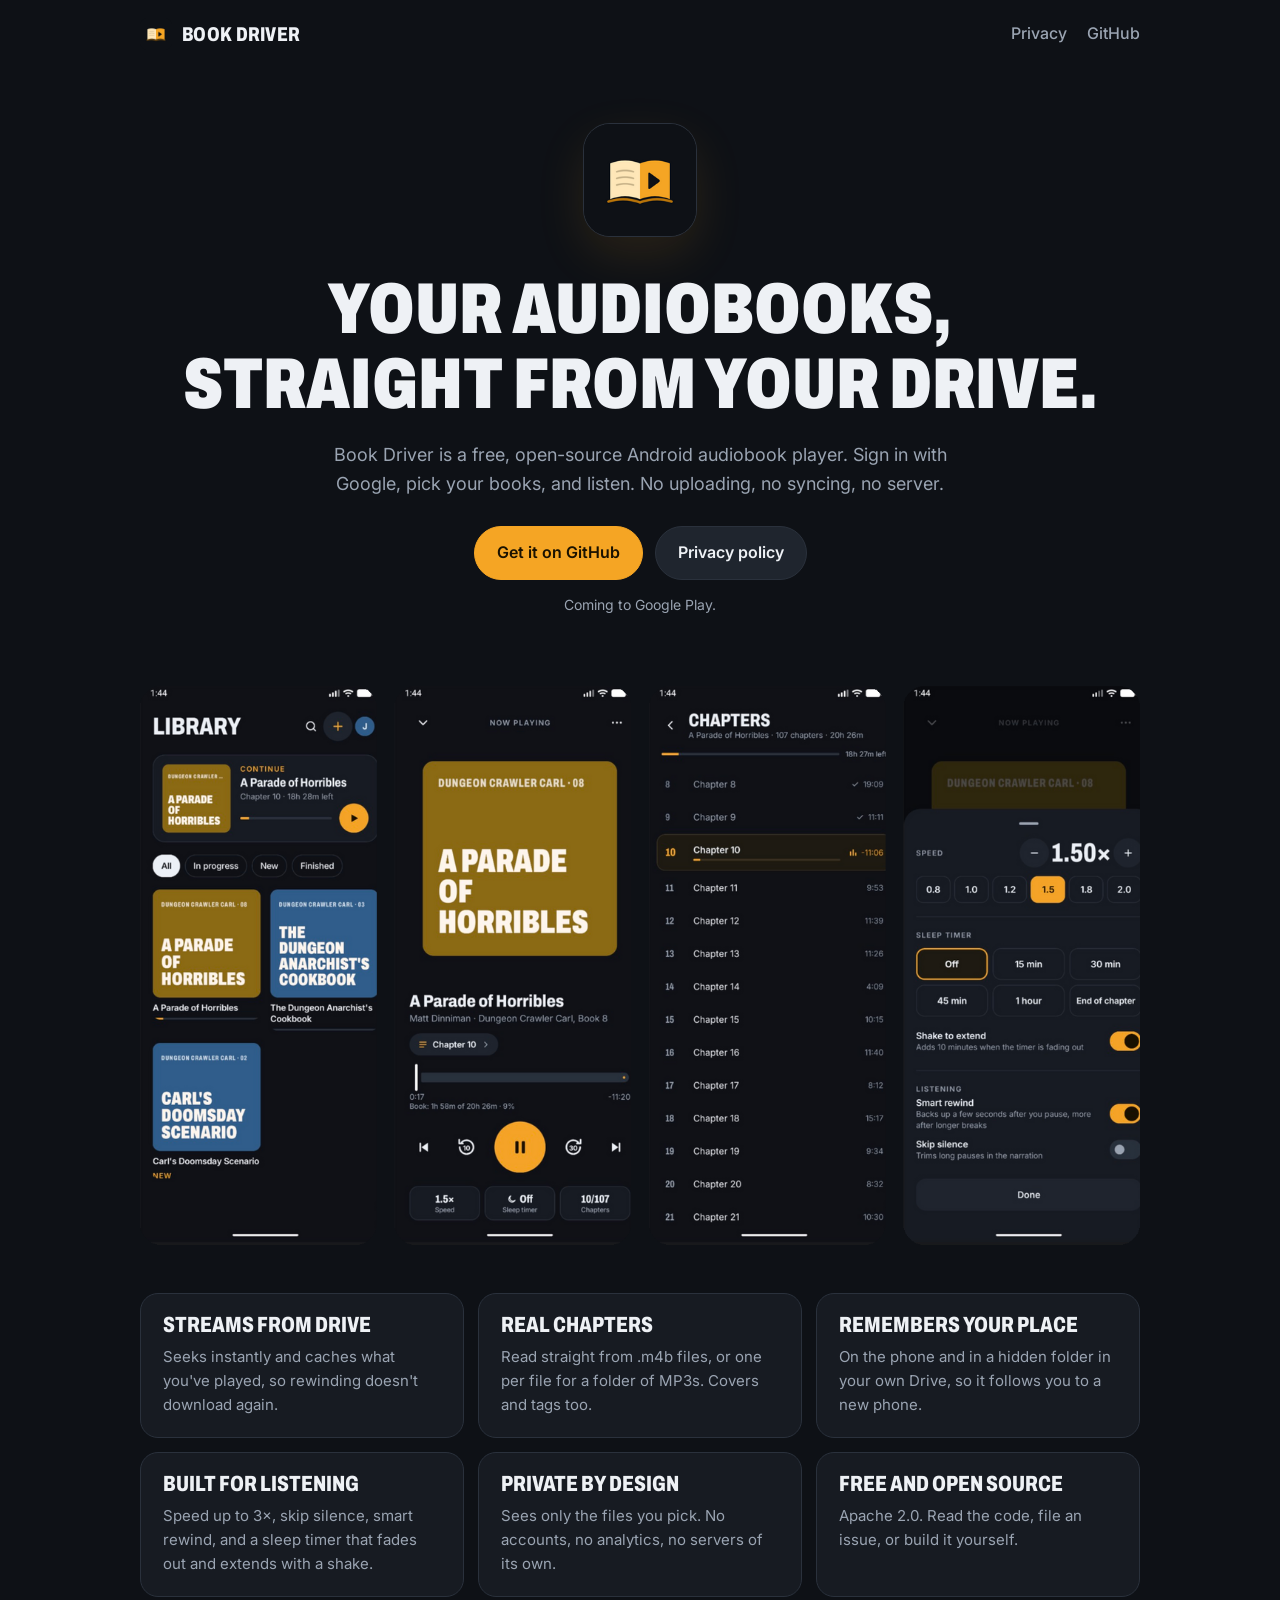
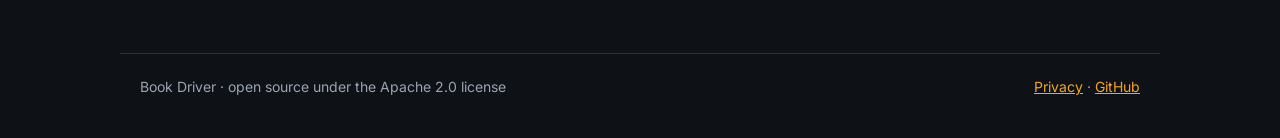
==== docs/index.html @ 5a7b15d7 "Add homepage and privacy policy (GitHub Pages), clear audio cache on sign-out - docs/index.html and " ====
<!doctype html>
<html lang="en">
<head>
<meta charset="utf-8">
<meta name="viewport" content="width=device-width, initial-scale=1">
<title>Book Driver</title>
<meta name="description" content="A free, open-source Android audiobook player that streams your audiobooks straight from your own Google Drive.">
<meta property="og:title" content="Book Driver">
<meta property="og:description" content="Your audiobooks, streamed straight from your own Google Drive.">
<meta property="og:image" content="https://jonatanferm.github.io/book-driver/images/screens.png">
<link rel="icon" href="images/icon.png">
<link rel="stylesheet" href="site.css">
</head>
<body>
<header class="bar">
  <a class="brand" href="./"><img src="images/icon.png" alt="" width="32" height="32"> Book Driver</a>
  <nav><a href="privacy.html">Privacy</a><a href="https://github.com/jonatanferm/book-driver">GitHub</a></nav>
</header>

<main>
  <section class="hero">
    <img class="hero-icon" src="images/icon.png" alt="Book Driver icon: an open book with a play button cut into the right page" width="112" height="112">
    <h1>Your audiobooks,<br>straight from your Drive.</h1>
    <p class="lead">Book Driver is a free, open-source Android audiobook player. Sign in with Google, pick your books, and listen. No uploading, no syncing, no server.</p>
    <div class="actions">
      <a class="btn primary" href="https://github.com/jonatanferm/book-driver">Get it on GitHub</a>
      <a class="btn" href="privacy.html">Privacy policy</a>
    </div>
    <p class="soon">Coming to Google Play.</p>
  </section>

  <section class="shots">
    <img src="images/screens.png" alt="Four screens: the library with a Continue card, the player, the chapter list, and the speed and sleep timer sheet" width="1352" height="755">
  </section>

  <section class="grid">
    <div class="card"><h3>Streams from Drive</h3><p>Seeks instantly and caches what you've played, so rewinding doesn't download again.</p></div>
    <div class="card"><h3>Real chapters</h3><p>Read straight from .m4b files, or one per file for a folder of MP3s. Covers and tags too.</p></div>
    <div class="card"><h3>Remembers your place</h3><p>On the phone and in a hidden folder in your own Drive, so it follows you to a new phone.</p></div>
    <div class="card"><h3>Built for listening</h3><p>Speed up to 3×, skip silence, smart rewind, and a sleep timer that fades out and extends with a shake.</p></div>
    <div class="card"><h3>Private by design</h3><p>Sees only the files you pick. No accounts, no analytics, no servers of its own.</p></div>
    <div class="card"><h3>Free and open source</h3><p>Apache 2.0. Read the code, file an issue, or build it yourself.</p></div>
  </section>
</main>

<footer class="foot">
  <span>Book Driver · open source under the Apache 2.0 license</span>
  <span><a href="privacy.html">Privacy</a> · <a href="https://github.com/jonatanferm/book-driver">GitHub</a></span>
</footer>
</body>
</html>
---- docs/site.css ----
@import url("https://fonts.googleapis.com/css2?family=Archivo:wdth,wght@62..125,400..900&family=Inter:wght@400;500;600;700&display=swap");

:root {
  --ink: #0E1116;
  --surface: #171B22;
  --raised: #1F252E;
  --line: #2A313C;
  --text: #EEF1F5;
  --muted: #9AA4B2;
  --amber: #F5A524;
  --on-amber: #1A1200;
}

* { box-sizing: border-box; }

body {
  margin: 0;
  background: var(--ink);
  color: var(--text);
  font: 16px/1.6 Inter, system-ui, sans-serif;
  -webkit-font-smoothing: antialiased;
}

a { color: var(--amber); }
a:hover { color: #FFC35C; }

.bar, .foot, main { max-width: 1040px; margin: 0 auto; padding-left: 20px; padding-right: 20px; }

.bar { display: flex; align-items: center; justify-content: space-between; padding-top: 18px; padding-bottom: 18px; }
.brand { display: flex; align-items: center; gap: 10px; color: var(--text); text-decoration: none; font: 800 20px Archivo, sans-serif; font-stretch: 75%; text-transform: uppercase; letter-spacing: .3px; }
.brand img { border-radius: 8px; }
.bar nav { display: flex; gap: 20px; }
.bar nav a { color: var(--muted); text-decoration: none; font-weight: 500; }
.bar nav a:hover { color: var(--text); }

h1, h2, h3 { font-family: Archivo, sans-serif; font-stretch: 75%; line-height: 1.05; margin: 0; }

.hero { text-align: center; padding: 56px 0 32px; }
.hero-icon { border-radius: 26px; box-shadow: 0 0 0 1px var(--line), 0 18px 50px rgba(245,165,36,.12); }
.hero h1 { font-size: clamp(40px, 7vw, 72px); font-weight: 900; text-transform: uppercase; margin-top: 28px; }
.lead { color: var(--muted); font-size: 18px; max-width: 620px; margin: 18px auto 0; }
.actions { display: flex; gap: 12px; justify-content: center; flex-wrap: wrap; margin-top: 28px; }
.btn { display: inline-block; padding: 13px 22px; border-radius: 999px; border: 1px solid var(--line); background: var(--raised); color: var(--text); text-decoration: none; font-weight: 600; }
.btn:hover { color: var(--text); border-color: var(--muted); }
.btn.primary { background: var(--amber); border-color: var(--amber); color: var(--on-amber); }
.btn.primary:hover { background: #FFB43D; color: var(--on-amber); }
.soon { color: var(--muted); font-size: 14px; margin-top: 14px; }

.shots { padding: 24px 0 8px; }
.shots img { width: 100%; height: auto; display: block; }

.grid { display: grid; grid-template-columns: repeat(auto-fit, minmax(260px, 1fr)); gap: 14px; padding: 40px 0 24px; }
.card { background: var(--surface); border: 1px solid var(--line); border-radius: 18px; padding: 20px 22px; }
.card h3 { font-size: 22px; font-weight: 800; text-transform: uppercase; color: var(--text); }
.card p { color: var(--muted); margin: 8px 0 0; font-size: 15px; }

.doc { max-width: 760px; padding-top: 32px; padding-bottom: 40px; }
.doc .overline { color: var(--amber); font-weight: 700; font-size: 13px; letter-spacing: 1.5px; text-transform: uppercase; margin: 0; }
.doc h1 { font-size: clamp(40px, 6vw, 56px); font-weight: 900; text-transform: uppercase; margin-top: 6px; }
.doc .meta { color: var(--muted); margin-top: 8px; }
.doc .lead { margin: 22px 0 0; max-width: none; }
.doc h2 { font-size: 26px; font-weight: 800; text-transform: uppercase; margin-top: 40px; color: var(--text); }
.doc p, .doc li { color: #CDD3DC; }
.doc ul { padding-left: 22px; }
.doc li { margin: 6px 0; }
.doc strong { color: var(--text); }
code { font: 14px ui-monospace, SFMono-Regular, Menlo, monospace; background: var(--raised); border: 1px solid var(--line); border-radius: 6px; padding: 1px 6px; color: var(--text); }
table { width: 100%; border-collapse: collapse; margin: 16px 0; font-size: 15px; }
th, td { text-align: left; vertical-align: top; padding: 12px 14px; border-bottom: 1px solid var(--line); }
th { color: var(--muted); font-weight: 600; font-size: 13px; text-transform: uppercase; letter-spacing: .8px; }
td:first-child { white-space: nowrap; }

.foot { display: flex; justify-content: space-between; flex-wrap: wrap; gap: 8px; color: var(--muted); font-size: 14px; border-top: 1px solid var(--line); padding-top: 22px; padding-bottom: 40px; margin-top: 32px; }

@media (max-width: 560px) {
  .bar nav { gap: 14px; }
  td:first-child { white-space: normal; }
}
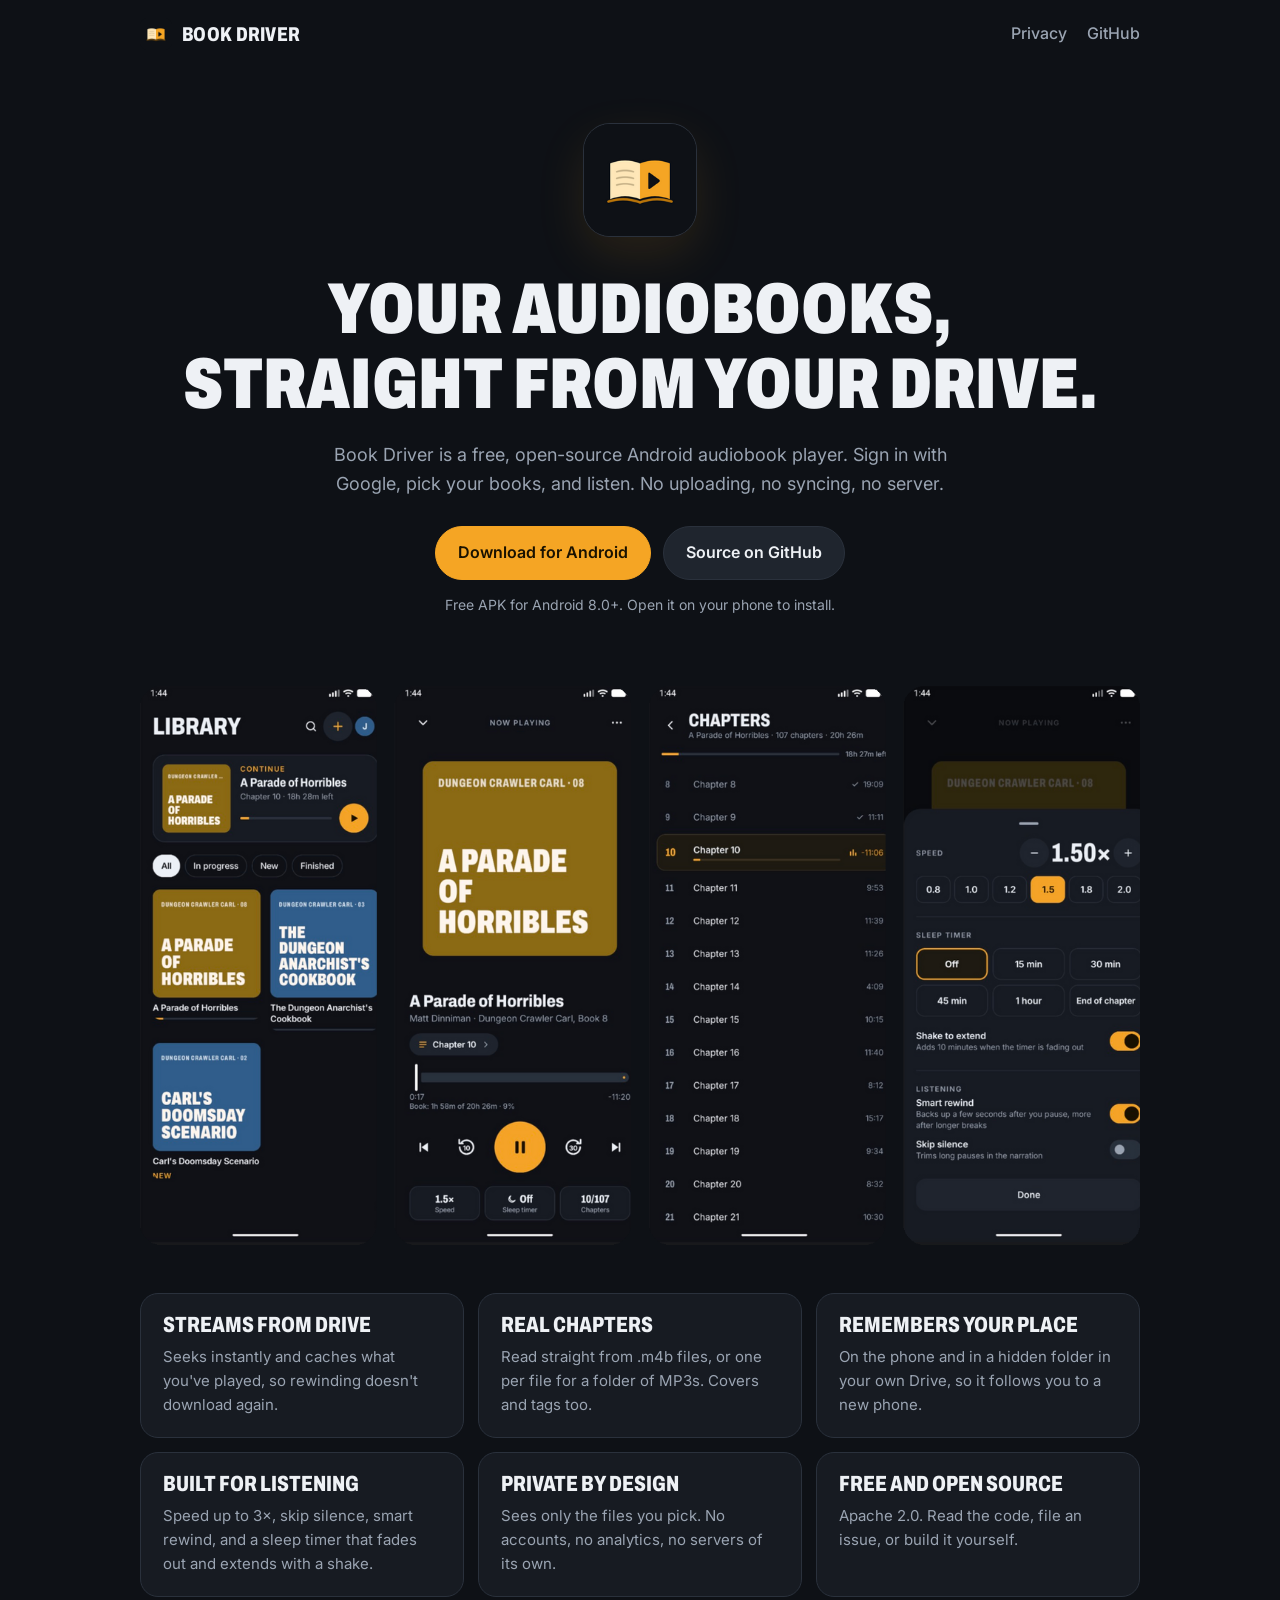
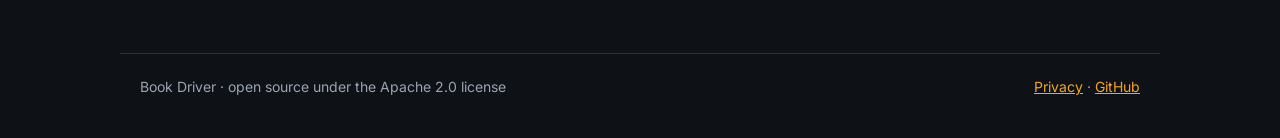
==== commit 94a08aac: "Signed release builds and install instructions - Release signing from a gitignored keystore.properti" ====
--- a/docs/index.html
+++ b/docs/index.html
@@ -23,10 +23,10 @@
     <h1>Your audiobooks,<br>straight from your Drive.</h1>
     <p class="lead">Book Driver is a free, open-source Android audiobook player. Sign in with Google, pick your books, and listen. No uploading, no syncing, no server.</p>
     <div class="actions">
-      <a class="btn primary" href="https://github.com/jonatanferm/book-driver">Get it on GitHub</a>
-      <a class="btn" href="privacy.html">Privacy policy</a>
+      <a class="btn primary" href="https://github.com/jonatanferm/book-driver/releases/latest">Download for Android</a>
+      <a class="btn" href="https://github.com/jonatanferm/book-driver">Source on GitHub</a>
     </div>
-    <p class="soon">Coming to Google Play.</p>
+    <p class="soon">Free APK for Android 8.0+. Open it on your phone to install.</p>
   </section>
 
   <section class="shots">
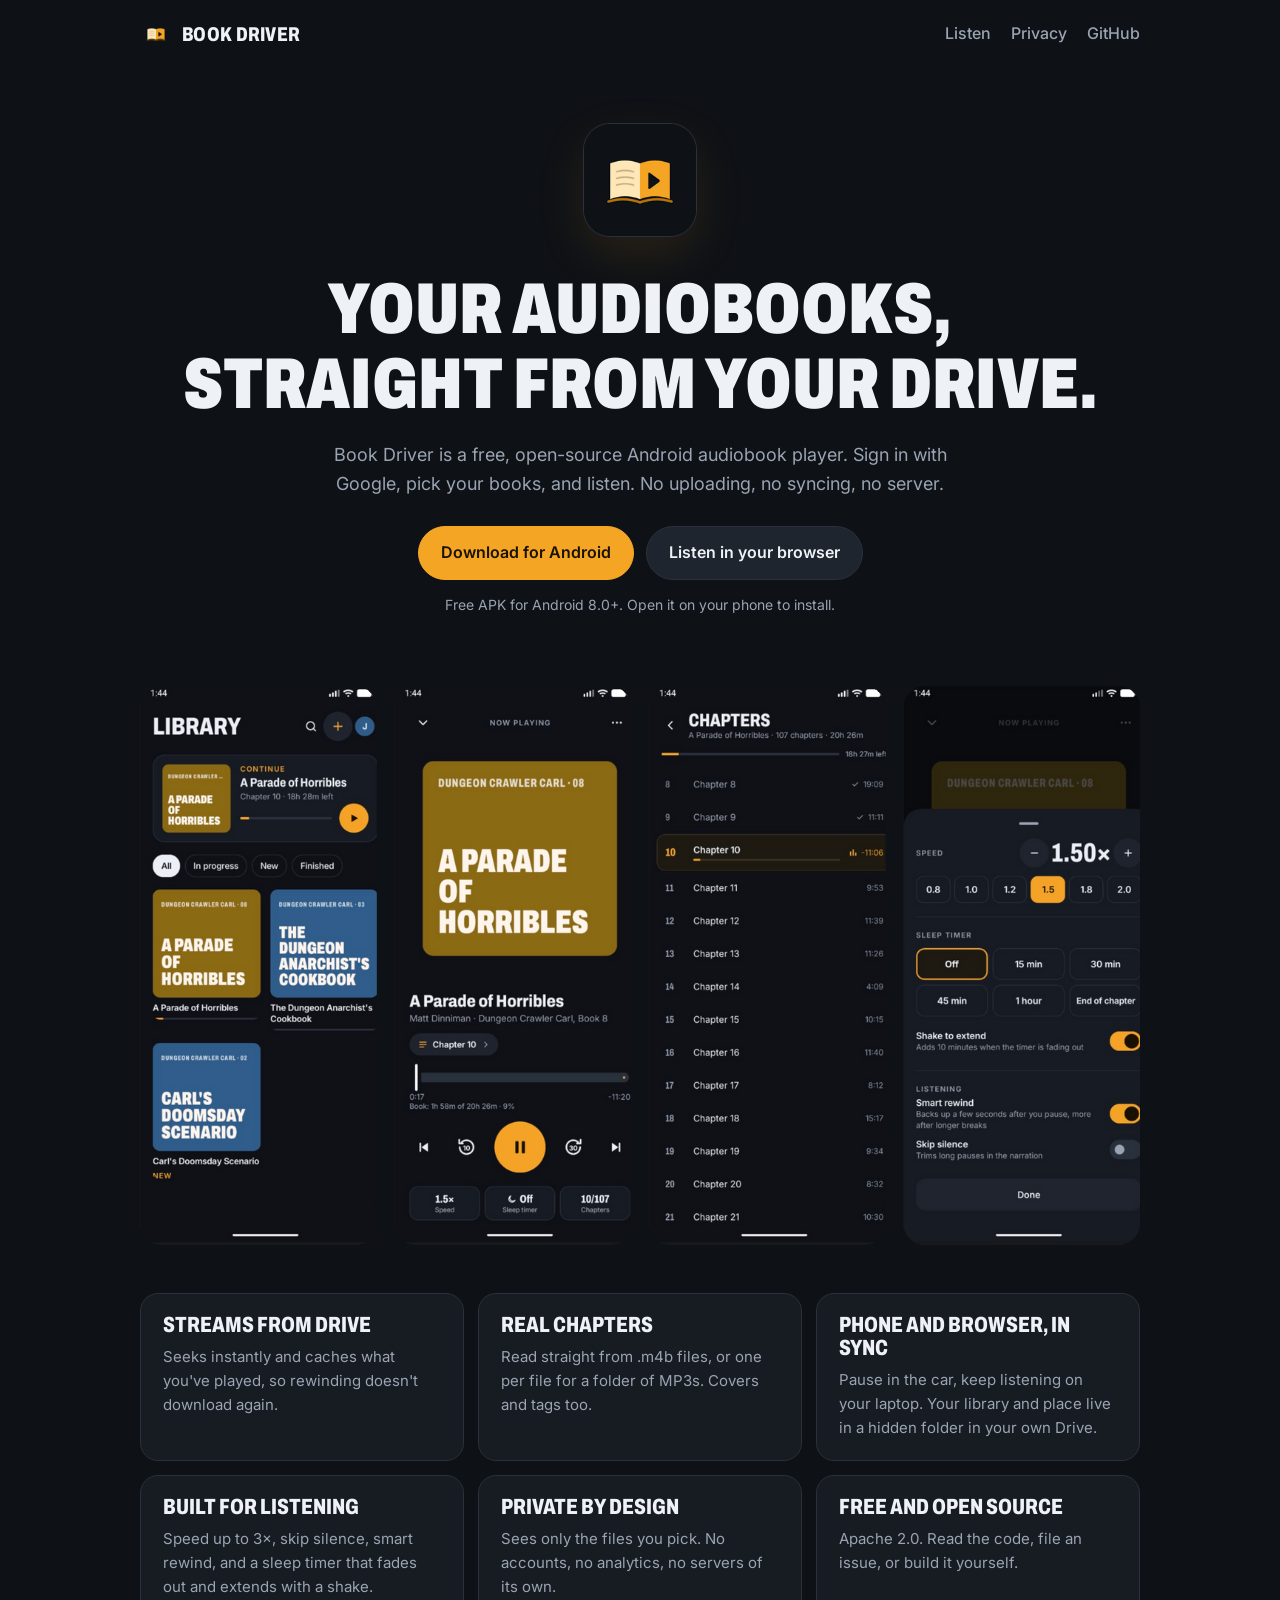
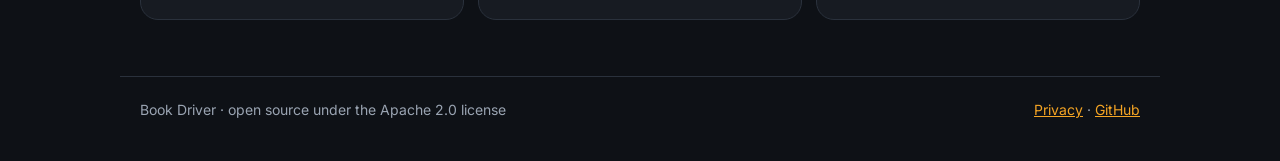
==== commit f4043381: "Web player: listen in the browser, in sync with the app docs/listen is now the full player: library " ====
--- a/docs/index.html
+++ b/docs/index.html
@@ -14,7 +14,7 @@
 <body>
 <header class="bar">
   <a class="brand" href="./"><img src="images/icon.png" alt="" width="32" height="32"> Book Driver</a>
-  <nav><a href="privacy.html">Privacy</a><a href="https://github.com/jonatanferm/book-driver">GitHub</a></nav>
+  <nav><a href="listen/">Listen</a><a href="privacy.html">Privacy</a><a href="https://github.com/jonatanferm/book-driver">GitHub</a></nav>
 </header>
 
 <main>
@@ -24,7 +24,7 @@
     <p class="lead">Book Driver is a free, open-source Android audiobook player. Sign in with Google, pick your books, and listen. No uploading, no syncing, no server.</p>
     <div class="actions">
       <a class="btn primary" href="https://github.com/jonatanferm/book-driver/releases/latest">Download for Android</a>
-      <a class="btn" href="https://github.com/jonatanferm/book-driver">Source on GitHub</a>
+      <a class="btn" href="listen/">Listen in your browser</a>
     </div>
     <p class="soon">Free APK for Android 8.0+. Open it on your phone to install.</p>
   </section>
@@ -36,7 +36,7 @@
   <section class="grid">
     <div class="card"><h3>Streams from Drive</h3><p>Seeks instantly and caches what you've played, so rewinding doesn't download again.</p></div>
     <div class="card"><h3>Real chapters</h3><p>Read straight from .m4b files, or one per file for a folder of MP3s. Covers and tags too.</p></div>
-    <div class="card"><h3>Remembers your place</h3><p>On the phone and in a hidden folder in your own Drive, so it follows you to a new phone.</p></div>
+    <div class="card"><h3>Phone and browser, in sync</h3><p>Pause in the car, keep listening on your laptop. Your library and place live in a hidden folder in your own Drive.</p></div>
     <div class="card"><h3>Built for listening</h3><p>Speed up to 3×, skip silence, smart rewind, and a sleep timer that fades out and extends with a shake.</p></div>
     <div class="card"><h3>Private by design</h3><p>Sees only the files you pick. No accounts, no analytics, no servers of its own.</p></div>
     <div class="card"><h3>Free and open source</h3><p>Apache 2.0. Read the code, file an issue, or build it yourself.</p></div>
